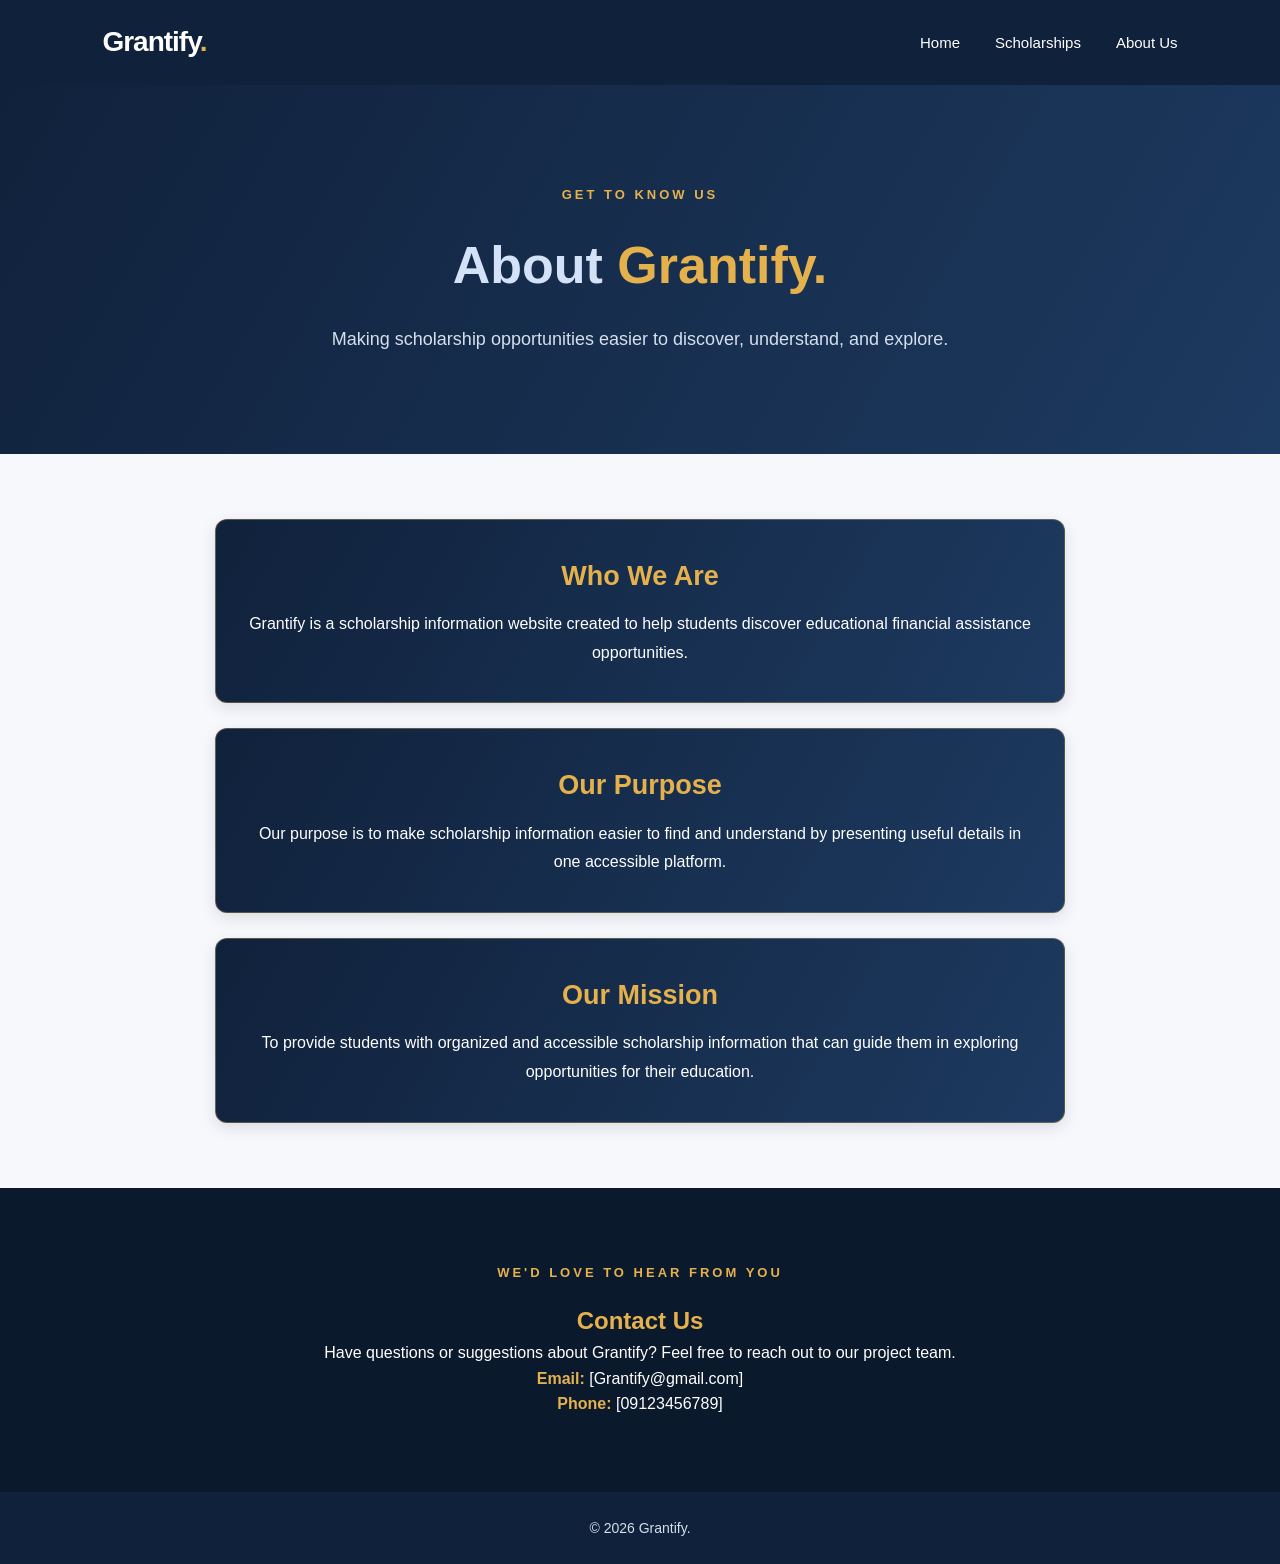
==== about.html @ c9857bc5 "Add files via upload" ====
<!DOCTYPE html>
<html lang="en">
<head>
    <meta charset="UTF-8">
    <meta name="viewport" content="width=device-width, initial-scale=1.0">
    <title>About Us | Grantify</title>
    <link rel="stylesheet" href="style.css">
</head>
<body>

    <header>
        <nav class="navbar">
            <a href="index.html" class="logo">Grantify<span>.</span></a>

            <ul class="nav-links">
                <li><a href="index.html">Home</a></li>
                <li><a href="scholarships.html">Scholarships</a></li>
                <li><a href="about.html">About Us</a></li>
            </ul>
        </nav>
    </header>

    <main class="about-page">

        <section class="about-hero">
            <p class="about-label">GET TO KNOW US</p>

            <h1>
                About <span>Grantify.</span>
            </h1>

            <p class="about-description">
                Making scholarship opportunities easier to discover,
                understand, and explore.
            </p>
        </section>

        <section class="about-content">

            <div class="about-section">
                <h2>Who We Are</h2>

                <p>
                    Grantify is a scholarship information website
                    created to help students discover educational
                    financial assistance opportunities.
                </p>
            </div>

            <div class="about-section">
                <h2>Our Purpose</h2>

                <p>
                    Our purpose is to make scholarship information
                    easier to find and understand by presenting
                    useful details in one accessible platform.
                </p>
            </div>

            <div class="about-section">
                <h2>Our Mission</h2>

                <p>
                    To provide students with organized and accessible
                    scholarship information that can guide them in
                    exploring opportunities for their education.
                </p>
            </div>

        </section>

        <section class="contact-section">
            <p class="about-label">WE'D LOVE TO HEAR FROM YOU</p>

            <h2>Contact Us</h2>

            <p>
                Have questions or suggestions about Grantify?
                Feel free to reach out to our project team.
            </p>

            <div class="contact-details">
                <p><strong>Email:</strong> [Grantify@gmail.com]</p>
                <p><strong>Phone:</strong> [09123456789]</p>
            </div>
        </section>

    </main>

    <footer>
        <p>&copy; 2026 Grantify.</p>
    </footer>

</body>
</html>
---- style.css ----
/* ==============================
    GRANTIFY - NAVY & GOLD DESIGN
    ================================ */

    * {
        margin: 0;
        padding: 0;
        box-sizing: border-box;
    }

    html {
        scroll-behavior: smooth;
    }

    body {
        font-family: Arial, Helvetica, sans-serif;
        background-color: #DCE8F8;
        color: #17243A;
        line-height: 1.6;
    }

    /* NAVIGATION BAR */
    header {
        background-color: #10213B;
        padding: 20px 8%;
    }

    .navbar {
        display: flex;
        justify-content: space-between;
        align-items: center;
    }

    .logo {
        color: #FFFFFF;
        font-size: 28px;
        font-weight: bold;
        text-decoration: none;
        letter-spacing: -1px;
    }

    .logo span {
        color: #E5B14C;
    }

    .nav-links {
        display: flex;
        gap: 35px;
        list-style: none;
    }

    .nav-links a {
        color: #FFFFFF;
        text-decoration: none;
        font-size: 15px;
        transition: color 0.3s ease;
    }

    .nav-links a:hover {
        color: #E5B14C;
    }

    /* HERO SECTION */
    .hero {
        display: flex;
        flex-direction: row;
        align-items: stretch;
        width: 100%;
        min-height: 520px;
        padding: 0;
        gap: 0;
        background: linear-gradient(120deg, #10213B, #1D3A60);
    }

    .hero-content {
        order: 1;
        width: 50%;
        max-width: none;
        padding: 80px 6%;
        display: flex;
        flex-direction: column;
        justify-content: center;
    }

    .hero-label {
        color: #E5B14C;
        font-size: 13px;
        font-weight: bold;
        letter-spacing: 3px;
        margin-bottom: 20px;
    }

    .hero h1 {
        color: #FFFFFF;
        font-size: 48px;
        line-height: 1.15;
        margin-bottom: 25px;
    }

    .hero h1 span {
        color: #E5B14C;
        display: block;
    }

    .hero-description {
        color: #D5DFEC;
        font-size: 17px;
        max-width: 600px;
        margin-bottom: 35px;
    }

    /* BUTTON */
    .hero-button {
        display: inline-block;
        width: fit-content;
        background-color: #E5B14C;
        color: #10213B;
        padding: 14px 25px;
        border-radius: 6px;
        font-weight: bold;
        text-decoration: none;
        transition: 0.3s ease;
    }

    .hero-button:hover {
        background-color: #F2C66F;
        transform: translateY(-3px);
    }

    /* HERO IMAGE */
    .hero-image {
        order: 2;
        width: 50%;
        min-height: 520px;
        overflow: hidden;
    }

    .hero-image img {
        display: block;
        width: 100%;
        height: 100%;
        min-height: 520px;
        object-fit: cover;
        border-radius: 0;
        box-shadow: none;
    }

    /* INTRODUCTION SECTION */
    .intro {
        padding: 85px 12%;
        text-align: center;
    }

    .intro h2 {
        font-size: 32px;
        color: #10213B;
        margin-bottom: 20px;
    }

    .intro p {
        max-width: 800px;
        margin: auto;
        color: #64748B;
        font-size: 16px;
    }

    /* ==============================
    SCHOLARSHIPS PAGE
    ================================ */

    .scholarship-intro {
        background-color: #10213B;
    }

    .scholarship-intro h2 {
        color: #FFFFFF;
    }

    .scholarship-intro p {
        color: #D5DFEC;
    }

    /* IMPROVED SCHOLARSHIP BACKGROUND */
    .scholarship-list {
        background-color: #DCE8F8;

        background-image:
            radial-gradient(
                ellipse at 0% 0%,
                rgba(229, 177, 76, 0.45),
                transparent 42%
            ),
            radial-gradient(
                ellipse at 100% 20%,
                rgba(59, 111, 173, 0.40),
                transparent 45%
            ),
            radial-gradient(
                ellipse at 50% 100%,
                rgba(16, 33, 59, 0.20),
                transparent 50%
            ),
            linear-gradient(
                135deg,
                #C6D9F1 0%,
                #E8EEF8 45%,
                #C8D9ED 100%
            );
    }

    .scholarship-list h2 {
        color: #10213B;
        margin-bottom: 35px;
    }

    .scholarship-item {
        margin: 0 auto 55px;
        max-width: 850px;
        text-align: center;
    }

    .scholarship-logo {
        display: block;
        width: 130px;
        height: 110px;
        object-fit: contain;
        margin: 0 auto 15px;
    }

    .scholarship-item h3 {
        color: #B8862B;
        font-size: 23px;
        margin-bottom: 12px;
    }

    .scholarship-item p {
        color: #64748B;
        margin-bottom: 10px;
    }

    .scholarship-item a {
        color: #B8862B;
        font-weight: bold;
        text-decoration: none;
    }

    .scholarship-item a:hover {
        color: #10213B;
        text-decoration: underline;
    }

    /* SCHOLARSHIP DESCRIPTION BLUE BOXES */
    .scholarship-details {
        max-width: 850px;
        margin: 15px auto 0;
        padding: 25px 30px;

        background: linear-gradient(
            120deg,
            #10213B,
            #1D3A60
        );

        border: 1px solid rgba(229, 177, 76, 0.35);
        border-radius: 12px;
        box-shadow: 0 5px 15px rgba(16, 33, 59, 0.12);
    }

    .scholarship-details p {
        color: #FFFFFF !important;
        margin-bottom: 12px;
        line-height: 1.8;
    }

    .scholarship-details p strong {
        color: #E5B14C;
    }

    .scholarship-details a {
        color: #E5B14C !important;
        font-weight: bold;
        text-decoration: none;
    }

    .scholarship-details a:hover {
        color: #FFFFFF !important;
        text-decoration: underline;
    }

    /* FOOTER */
    footer {
        background-color: #10213B;
        color: #D5DFEC;
        text-align: center;
        padding: 25px;
        font-size: 14px;
    }

    /* ==============================
    RESPONSIVE DESIGN
    ================================ */

    @media (max-width: 768px) {

        header {
            padding: 18px 5%;
        }

        .navbar {
            flex-direction: column;
            gap: 15px;
        }

        .nav-links {
            gap: 18px;
            flex-wrap: wrap;
            justify-content: center;
        }

        .hero {
            flex-direction: column;
            min-height: auto;
        }

        .hero-content {
            order: 1;
            width: 100%;
            padding: 55px 7%;
        }

        .hero-image {
            order: 2;
            width: 100%;
            height: 300px;
            min-height: 300px;
        }

        .hero-image img {
            width: 100%;
            height: 100%;
            min-height: 300px;
            object-fit: cover;
        }

        .hero h1 {
            font-size: 38px;
        }

        .hero-description {
            font-size: 15px;
        }

        .intro {
            padding: 60px 7%;
        }

        .intro h2 {
            font-size: 26px;
        }

        .scholarship-logo {
            width: 110px;
            height: 95px;
        }

        .scholarship-item h3 {
            font-size: 21px;
        }

        .scholarship-details {
            padding: 22px 18px;
        }
    }

    /* ==============================
    ABOUT US PAGE - NAVY & GOLD
    ================================ */

    .about-page {
        background-color: #10213B;
    }

    /* ABOUT HERO */
    .about-hero {
        background: linear-gradient(
            120deg,
            #10213B,
            #1D3A60
        );

        padding: 100px 12%;
        text-align: center;
    }

    .about-label {
        color: #E5B14C;
        font-size: 13px;
        font-weight: bold;
        letter-spacing: 3px;
        margin-bottom: 18px;
    }

    .about-hero h1 {
        color: #d3e2f7;
        font-size: 52px;
        margin-bottom: 18px;
    }

    .about-hero h1 span {
        color: #E5B14C;
    }

    .about-description {
        color: #D5DFEC;
        font-size: 18px;
        max-width: 650px;
        margin: auto;
    }

    /* ABOUT CONTENT */
    .about-content {
        background-color: #F7F8FC;
        padding: 65px 12%;
        text-align: center;
    }

    .about-section {
        max-width: 850px;
        margin: 0 auto 25px;
        padding: 35px 30px;

        background: linear-gradient(
            120deg,
            #10213B,
            #1D3A60
        );

        border-radius: 12px;
        border: 1px solid rgba(229, 177, 76, 0.35);
        box-shadow: 0 5px 15px rgba(16, 33, 59, 0.12);
    }

    .about-section:last-child {
        margin-bottom: 0;
    }

    .about-section h2 {
        color: #E5B14C;
        font-size: 27px;
        margin-bottom: 12px;
    }

    .about-section p {
        color: #FFFFFF;
        font-size: 16px;
        line-height: 1.8;
    }

    /* CONTACT US */
    .contact-section {
        background-color: #0B192D;
        padding: 75px 12%;
        text-align: center;
    }

    .contact-section h2 {
        color: #E5B14C;
    }

    .contact-section > p:not(.about-label) {
        color: #FFFFFF;
    }

    .contact-details p {
        color: #FFFFFF;
    }

    .contact-details strong {
        color: #E5B14C;
    }

    /* ABOUT PAGE RESPONSIVE */
    @media (max-width: 768px) {

        .about-hero {
            padding: 70px 7%;
        }

        .about-hero h1 {
            font-size: 38px;
        }

        .about-description {
            font-size: 16px;
        }

        .about-content {
            padding: 55px 7%;
        }

        .about-section {
            padding: 25px 10px;
        }

        .about-section h2 {
            font-size: 24px;
        }

        .contact-section {
            padding: 60px 7%;
        }
    }
    /* HOMEPAGE IMAGE BLENDING EFFECT */

    .hero-image img {
        width: 100%;
        height: 100%;
        object-fit: cover;

        -webkit-mask-image: linear-gradient(
            to right,
            transparent 0%,
            black 30%,
            black 100%
        );

        mask-image: linear-gradient(
            to right,
            transparent 0%,
            black 30%,
            black 100%
        );
    }
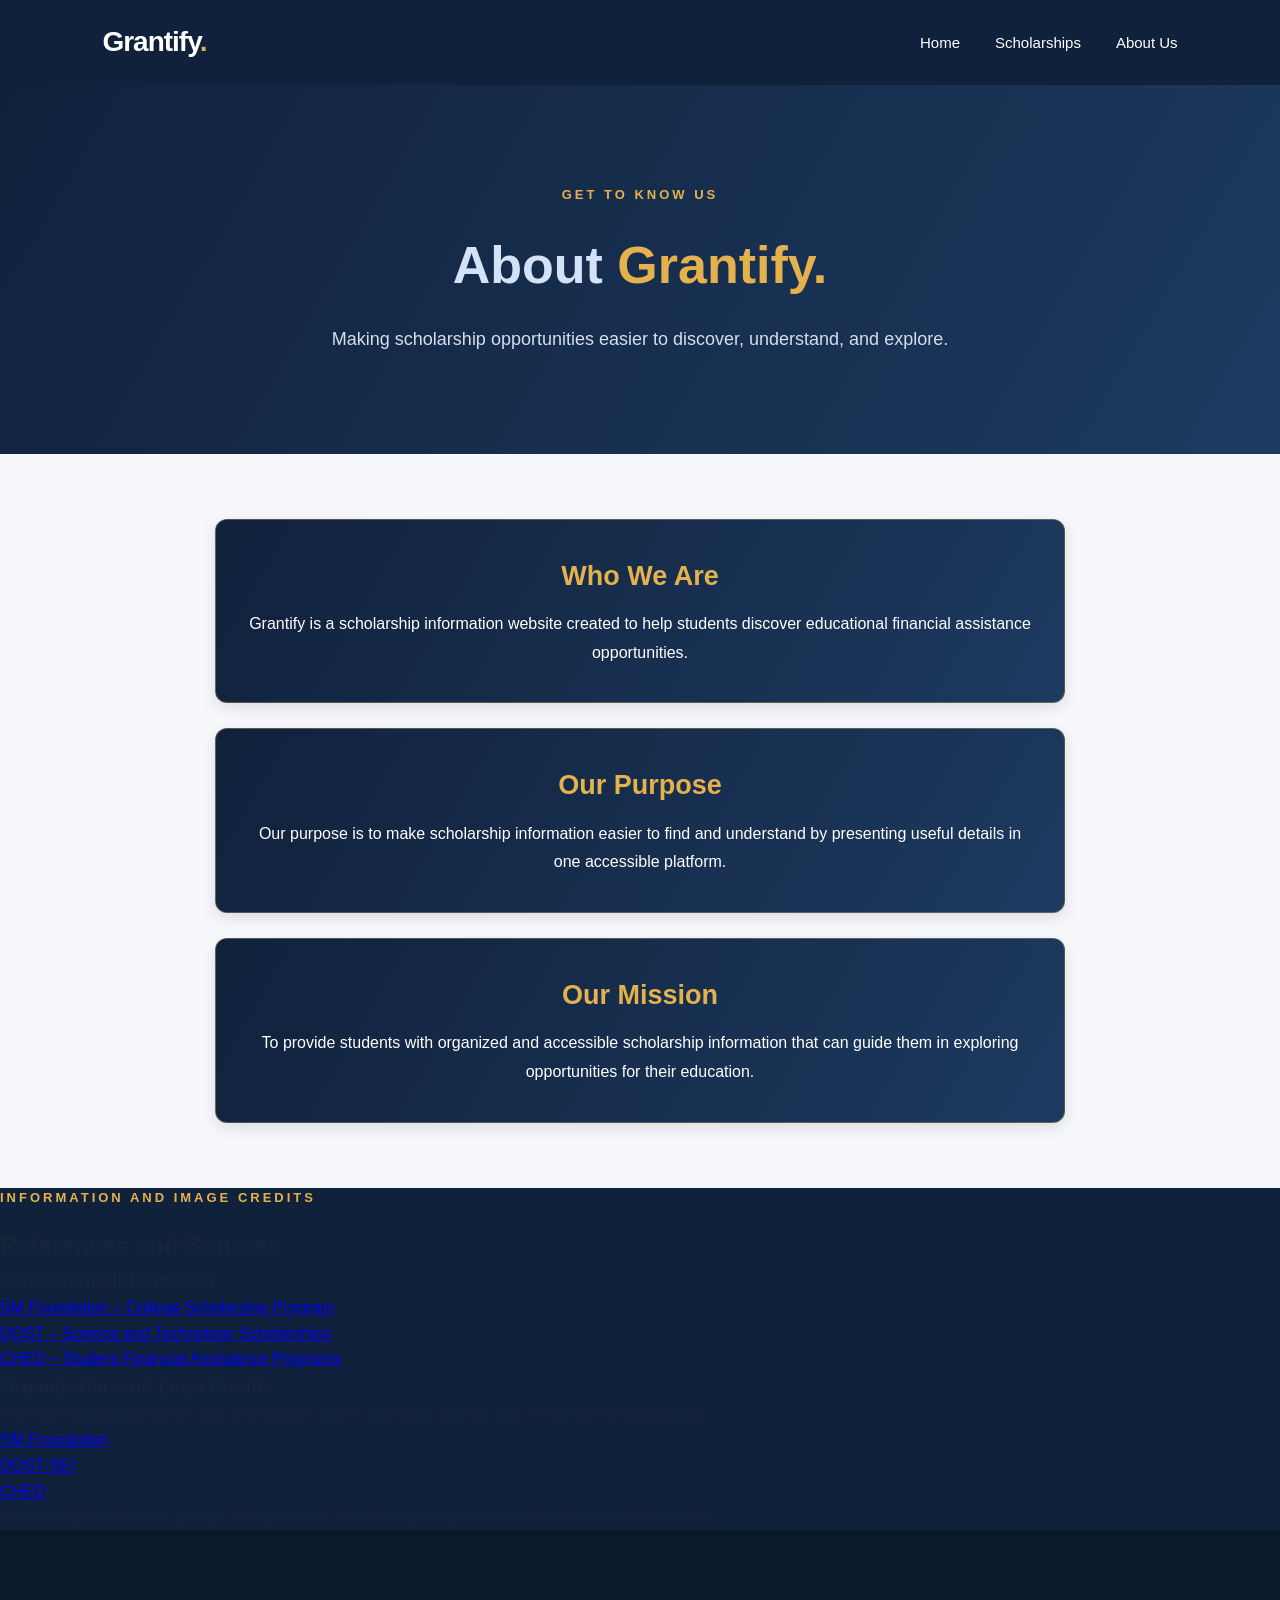
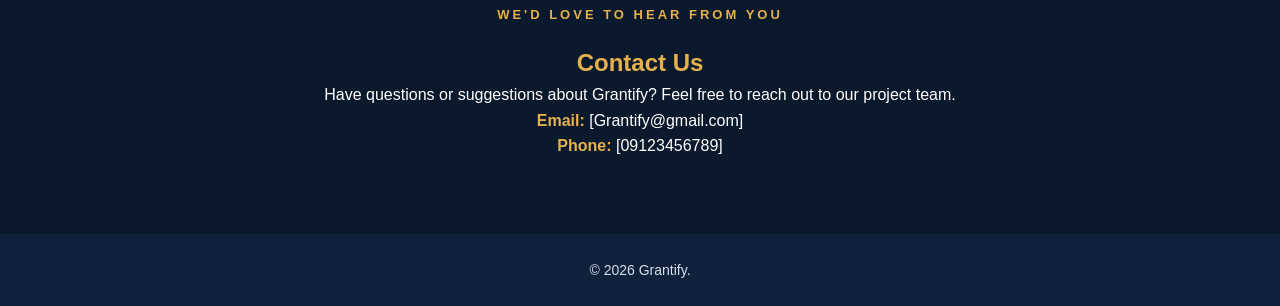
==== commit 8fa340b9: "Enhance About Us page with references section Added references and sources section to the About Us p" ====
--- a/about.html
+++ b/about.html
@@ -69,7 +69,60 @@
             </div>
 
         </section>
+        <!-- REFERENCES AND SOURCES -->
+        <section class="references-section">
+            <p class="about-label">INFORMATION AND IMAGE CREDITS</p>
 
+            <h2>References and Sources</h2>
+
+            <div class="references-content">
+
+                <h3>Scholarship Information</h3>
+
+                <ul>
+                    <li>
+                        <a href="https://www.sm-foundation.org/what-we-do/"
+                           target="_blank">
+                            SM Foundation – College Scholarship Program
+                        </a>
+                    </li>
+
+                    <li>
+                        <a href="https://www.dost.gov.ph/products-and-services/s-t-scholarships.html"
+                           target="_blank">
+                            DOST – Science and Technology Scholarships
+                        </a>
+                    </li>
+
+                    <li>
+                        <a href="https://ched.e.gov.ph/stufaps"
+                           target="_blank">
+                            CHED – Student Financial Assistance Programs
+                        </a>
+                    </li>
+                </ul>
+
+                <h3>Organization and Logo Credits</h3>
+
+                <p>
+                    The SM Foundation, DOST-SEI, and CHED names and logos
+                    identify their respective organizations.
+                </p>
+
+                <ul>
+                    <li><a href="https://www.sm-foundation.org/" target="_blank">SM Foundation</a></li>
+                    <li><a href="https://www.sei.dost.gov.ph/" target="_blank">DOST-SEI</a></li>
+                    <li><a href="https://ched.gov.ph/" target="_blank">CHED</a></li>
+                </ul>
+
+                <p class="references-note">
+                    Scholarship details may change. Always check the
+                    official provider websites for the latest information.
+                </p>
+
+            </div>
+        </section>
+        
         <section class="contact-section">
             <p class="about-label">WE'D LOVE TO HEAR FROM YOU</p>
 
